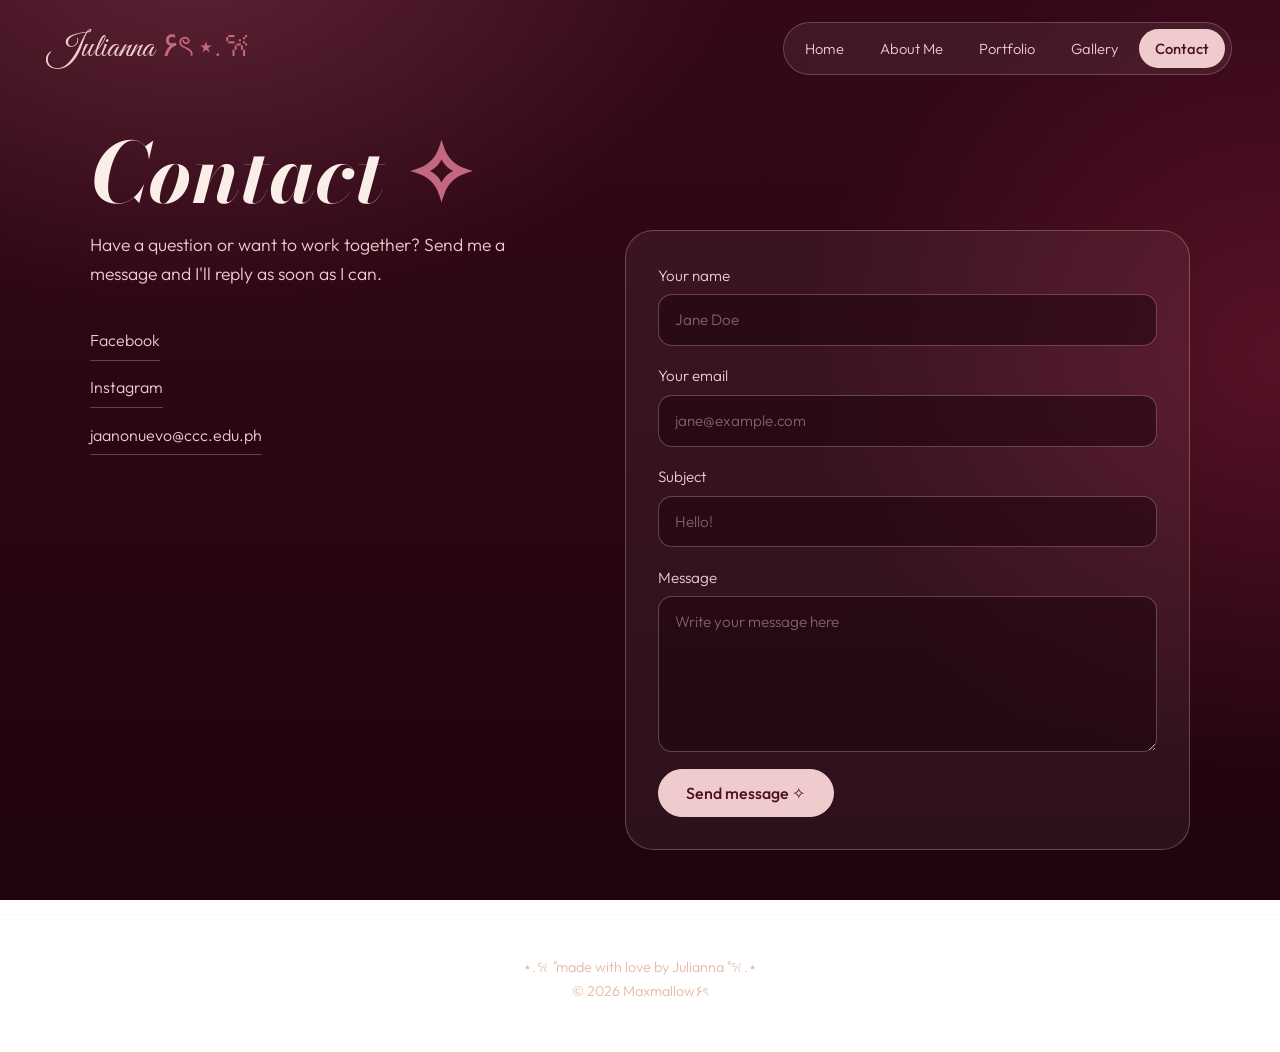
==== contact.html @ f76991b8 "Add files via upload" ====
<!DOCTYPE html>
<html lang="en">
<head>
<meta charset="UTF-8">
<meta name="viewport" content="width=device-width, initial-scale=1">
<title>Contact | Maxmallow۶ৎ</title>
<link rel="preconnect" href="https://fonts.googleapis.com">
<link rel="preconnect" href="https://fonts.gstatic.com" crossorigin>
<link href="https://fonts.googleapis.com/css2?family=Great+Vibes&family=Bodoni+Moda:ital,opsz,wght@0,6..96,500;0,6..96,700;1,6..96,500;1,6..96,700&family=Outfit:wght@300;400;500&display=swap" rel="stylesheet">
<link rel="stylesheet" href="style.css">
</head>
<body class="">
<div class="sky" id="sky" aria-hidden="true"></div>
<header class="top">
  <a class="brand" href="index.html">Julianna <span>۶ৎ ⋆.𐙚</span></a>
  <nav class="pill" aria-label="Main"><a href="index.html">Home</a><a href="about.html">About Me</a><a href="portfolio.html">Portfolio</a><a href="gallery.html">Gallery</a><a href="contact.html" class="on" aria-current="page">Contact</a></nav>
</header>
<main>

<section class="wrap">
  <h1 class="ptitle"><i>Contact</i> <span>✧</span></h1>
  <div class="contact">
    <div class="c-side">
      <p class="lead">Have a question or want to work together? Send me a message and I'll reply as soon as I can.</p>
      <ul class="links">
        <li><a href="https://www.facebook.com/maxqtieee" target="_blank" rel="noopener">Facebook</a></li>
        <li><a href="https://www.instagram.com/maxmallow_xo/?hl=en" target="_blank" rel="noopener">Instagram</a></li>
        <li><a href="mailto:jaanonuevo@ccc.edu.ph">jaanonuevo@ccc.edu.ph</a></li>
      </ul>
    </div>
    <form class="c-form" id="contactForm">
      <label>Your name<input name="name" type="text" placeholder="Jane Doe" required></label>
      <label>Your email<input name="email" type="email" placeholder="jane@example.com" required></label>
      <label>Subject<input name="subject" type="text" placeholder="Hello!" required></label>
      <label>Message<textarea name="message" rows="5" placeholder="Write your message here" required></textarea></label>
      <button class="btn solid" type="submit">Send message ✧</button>
    </form>
  </div>
</section>

</main>
<footer class="foot">
  <p>⋆.𐙚 ̊ made with love by Julianna ̊ 𐙚.⋆</p>
  <p>© <span id="yr">2026</span> Maxmallow۶ৎ</p>
</footer>
<script src="script.js"></script>
</body>
</html>
---- style.css ----
:root{
  --w950:#1f040d; --w900:#340817; --w800:#4e0e22; --bur:#7a1a35;
  --rose:#c4687f; --blush:#f0cbce; --cream:#fbeee8; --glow:#e9b8a6;
  --display:'Bodoni Moda',Georgia,serif;
  --body:'Outfit',system-ui,sans-serif;
  --script:'Great Vibes','Brush Script MT',cursive;
}
*{box-sizing:border-box;margin:0;padding:0}
html{scroll-behavior:smooth}
body{
  font-family:var(--body);font-weight:300;color:var(--cream);line-height:1.7;
  min-height:100vh;overflow-x:hidden;
  background:
    radial-gradient(900px 600px at 15% -5%,rgba(196,104,127,.28),transparent 60%),
    radial-gradient(800px 700px at 100% 40%,rgba(122,26,53,.55),transparent 60%),
    linear-gradient(180deg,var(--w900),var(--w950));
  background-attachment:fixed;
}
a{color:inherit;text-decoration:none}
:focus-visible{outline:2px solid var(--blush);outline-offset:3px;border-radius:6px}
main,header,footer{position:relative;z-index:1}

/* sparkles */
.sky{position:fixed;inset:0;z-index:0;pointer-events:none;overflow:hidden}
.sky span{position:absolute;color:var(--blush);opacity:.0;animation:twinkle 5s ease-in-out infinite}
@keyframes twinkle{0%,100%{opacity:.05;transform:scale(.8)}50%{opacity:.7;transform:scale(1.15)}}

/* header */
.top{display:flex;justify-content:space-between;align-items:center;gap:1rem 2rem;flex-wrap:wrap;
  padding:1.4rem clamp(1rem,4vw,3rem)}
.brand{font-family:var(--script);font-weight:400;font-size:2.1rem;line-height:1;letter-spacing:.01em;color:var(--blush)}
.brand span,.wordmark span,.ptitle span{color:var(--rose)}
.pill{display:flex;gap:.25rem;padding:.35rem;border-radius:999px;
  background:rgba(251,238,232,.07);border:1px solid rgba(240,203,206,.25);
  backdrop-filter:blur(10px);-webkit-backdrop-filter:blur(10px);max-width:100%;overflow-x:auto}
.pill a{padding:.45rem 1rem;border-radius:999px;font-size:.92rem;white-space:nowrap;color:var(--blush);transition:background .25s,color .25s}
.pill a:hover{background:rgba(240,203,206,.15)}
.pill a.on{background:var(--blush);color:var(--w800);font-weight:500}

.wrap{width:min(1100px,92vw);margin:0 auto;padding:2rem 0 4rem}

/* buttons */
.btn{display:inline-block;padding:.8rem 1.7rem;border-radius:999px;font-family:var(--body);font-size:1rem;font-weight:500;cursor:pointer;border:1px solid var(--blush);transition:transform .25s,background .25s,color .25s}
.btn.solid{background:var(--blush);color:var(--w800)}
.btn.solid:hover{background:var(--cream);transform:translateY(-2px)}
.btn.ghost{color:var(--blush);background:transparent}
.btn.ghost:hover{background:rgba(240,203,206,.14);transform:translateY(-2px)}

/* home */
.hero{display:flex;flex-direction:column;align-items:center;text-align:center;padding:1.5rem 1rem 3rem}
.hello{color:var(--glow);letter-spacing:.12em;font-size:.95rem;margin-bottom:1.5rem}
.arch{position:relative;width:min(260px,62vw);aspect-ratio:3/4;border-radius:999px 999px 28px 28px;
  border:2px solid var(--blush);outline:1px solid var(--rose);outline-offset:12px;overflow:hidden;
  background:var(--w800);animation:rise 1.2s cubic-bezier(.2,.8,.2,1) both}
@keyframes rise{from{opacity:0;transform:translateY(24px)}to{opacity:1;transform:none}}
.arch::after{content:"";position:absolute;inset:55% 0 0;background:linear-gradient(transparent,rgba(31,4,13,.75));pointer-events:none}
.wordmark{position:relative;z-index:2;margin-top:clamp(-4.5rem,-9vw,-2.2rem);
  font-family:var(--script);font-weight:400;line-height:1;
  font-size:clamp(3.6rem,17vw,11rem);letter-spacing:0;color:var(--cream);
  text-shadow:0 4px 30px rgba(31,4,13,.7)}
.intro{max-width:38rem;margin:1.6rem auto 0;font-size:1.1rem;line-height:1.8;color:var(--blush)}
.cta{display:flex;gap:.9rem;flex-wrap:wrap;justify-content:center}

.ribbon{overflow:hidden;background:var(--rose);color:var(--w900);transform:rotate(-1.6deg);margin:1rem -2vw 3rem;padding:.7rem 0;
  border-top:1px solid var(--blush);border-bottom:1px solid var(--blush)}
.track{display:flex;width:max-content;animation:slide 60s linear infinite}
.grp{display:flex;flex-shrink:0}
.track span{padding:0 1.6rem;font-family:var(--display);font-style:italic;font-weight:500;font-size:1.25rem;white-space:nowrap}
@keyframes slide{to{transform:translateX(-50%)}}

.sec{font-family:var(--display);font-style:italic;font-weight:500;font-size:1.9rem;color:var(--blush);margin-bottom:1.2rem}
.sec.small{font-size:1.3rem;margin-top:1.8rem;margin-bottom:.8rem}
.duo{display:grid;grid-template-columns:repeat(auto-fit,minmax(280px,1fr));gap:1.5rem}
.door{position:relative;display:block;padding:2.2rem 2rem 2rem;border-radius:200px 200px 24px 24px;text-align:center;
  background:linear-gradient(180deg,rgba(122,26,53,.75),rgba(78,14,34,.6));border:1px solid rgba(240,203,206,.3);
  transition:transform .3s,border-color .3s}
.door.alt{border-radius:24px 24px 200px 200px;padding:2rem 2rem 2.6rem}
.door:hover{transform:translateY(-6px);border-color:var(--blush)}
.door-sym{display:block;font-size:1.8rem;color:var(--rose);margin-bottom:.4rem}
.door h3{font-family:var(--display);font-style:italic;font-size:2rem;font-weight:700;color:var(--cream)}
.door p{max-width:18rem;margin:.4rem auto 1rem;color:var(--blush)}
.door-go{color:var(--glow);font-weight:400}

/* page titles */
.ptitle{font-family:var(--display);font-weight:700;font-size:clamp(2.6rem,8vw,5.2rem);line-height:1.05;margin-bottom:.8rem;color:var(--cream)}
.ptitle i{font-weight:700}
.lead{max-width:36rem;color:var(--blush);font-size:1.1rem;margin-bottom:2rem}
.back{display:inline-block;color:var(--glow);margin-bottom:1rem;border-bottom:1px solid transparent}
.back:hover{border-color:var(--glow)}

/* placeholder */
.ph{position:relative;width:100%;height:100%;min-height:100%;display:grid;place-items:center;text-align:center;overflow:hidden;
  background:repeating-linear-gradient(45deg,rgba(240,203,206,.06) 0 12px,rgba(240,203,206,.02) 12px 24px),var(--w800)}
.ph-mark{display:block;font-size:1.6rem;color:var(--rose)}
.ph-label{display:block;font-size:.85rem;color:var(--blush);opacity:.8}
.ph img{position:absolute;inset:0;width:100%;height:100%;object-fit:cover}
.ph>span{grid-area:1/1;position:relative}
.ph>span.ph-label{transform:translateY(1.4rem)}
.arch .ph,.polaroid .ph{height:100%}

/* about */
.about{display:grid;grid-template-columns:minmax(240px,340px) 1fr;gap:clamp(2rem,6vw,4.5rem);align-items:start}
.polaroid{background:var(--cream);padding:.9rem .9rem 1rem;border-radius:6px;transform:rotate(-3deg);
  box-shadow:0 20px 50px rgba(0,0,0,.45);color:var(--w800)}
.polaroid .ph{aspect-ratio:4/5;height:auto}
.polaroid figcaption{font-family:var(--display);font-style:italic;font-size:1.3rem;text-align:center;padding-top:.7rem}
.about-text p{max-width:40rem;margin-bottom:1rem;color:var(--cream)}
.chips{list-style:none;display:flex;flex-wrap:wrap;gap:.6rem}
.chips li{padding:.35rem 1rem;border-radius:999px;border:1px solid var(--rose);color:var(--blush);background:rgba(196,104,127,.12)}
.facts{list-style:none}
.facts li{padding:.45rem 0;border-bottom:1px dashed rgba(240,203,206,.25);max-width:32rem}

/* portfolio folders */
.folders{display:grid;grid-template-columns:repeat(auto-fit,minmax(280px,1fr));gap:2rem;margin-top:1rem}
.folder{position:relative;display:block;padding:3rem 2rem 2rem;border-radius:0 28px 28px 28px;margin-top:1.6rem;
  background:linear-gradient(160deg,var(--bur),var(--w800));border:1px solid rgba(240,203,206,.35);transition:transform .3s}
.folder.alt{background:linear-gradient(160deg,var(--w800),var(--bur))}
.folder .tab{position:absolute;top:-1.6rem;left:-1px;padding:.35rem 1.4rem;border-radius:16px 16px 0 0;background:var(--blush);color:var(--w800);font-size:1.2rem;border:1px solid var(--blush)}
.folder:hover{transform:translateY(-6px) rotate(-.6deg)}
.folder h2{font-family:var(--display);font-style:italic;font-size:2.4rem;font-weight:700}
.folder p{color:var(--blush);margin:.4rem 0 1.4rem;max-width:20rem}
.folder .open{color:var(--glow);font-weight:400}

/* activities */
.entries{display:flex;flex-direction:column;gap:1.4rem}
.entry{display:grid;grid-template-columns:200px 1fr;gap:1.6rem;align-items:center;padding:1rem;border-radius:22px;cursor:pointer;
  background:rgba(251,238,232,.05);border:1px solid rgba(240,203,206,.2);transition:background .25s,border-color .25s}
.entry:hover{background:rgba(251,238,232,.1);border-color:var(--rose)}
.entry .thumb{aspect-ratio:4/3;height:auto;border-radius:14px}
.entry h2{font-family:var(--display);font-style:italic;font-size:1.6rem;font-weight:700}
.entry .meta{color:var(--glow);font-size:.9rem;margin-bottom:.4rem}
.entry p{max-width:38rem}
.view{display:inline-block;margin-top:.6rem;color:var(--rose);font-weight:400}

/* infographics */
.posters{display:grid;grid-template-columns:repeat(auto-fill,minmax(240px,1fr));gap:1.6rem}
.poster{cursor:pointer;transition:transform .3s}
.poster:hover{transform:translateY(-6px) rotate(.6deg)}
.poster .ph{aspect-ratio:4/5;height:auto;border-radius:18px;border:1px solid rgba(240,203,206,.3)}
.poster figcaption{font-family:var(--display);font-style:italic;font-size:1.15rem;padding:.7rem .3rem 0;color:var(--blush)}

/* gallery */
.masonry{columns:3 240px;column-gap:1.1rem}
.tile{display:block;width:100%;margin:0 0 1.1rem;break-inside:avoid;border:1px solid rgba(240,203,206,.25);border-radius:20px;overflow:hidden;cursor:zoom-in;background:none;transition:transform .3s}
.tile:hover{transform:scale(1.02)}
.tile.tall{height:380px}.tile.mid{height:290px}.tile.short{height:210px}

/* contact */
.contact{display:grid;grid-template-columns:1fr 1.2fr;gap:clamp(2rem,6vw,4rem);align-items:start}
.links{list-style:none;margin-bottom:1rem}
.links a{display:inline-block;padding:.35rem 0;border-bottom:1px solid rgba(240,203,206,.3);color:var(--blush);margin-bottom:.5rem}
.links a:hover{color:var(--cream);border-color:var(--cream)}
.note{font-size:.85rem;color:var(--glow);opacity:.8}
.c-form{display:flex;flex-direction:column;gap:1.1rem;padding:2rem;border-radius:28px;background:rgba(251,238,232,.06);border:1px solid rgba(240,203,206,.28)}
.c-form label{display:flex;flex-direction:column;gap:.35rem;color:var(--blush);font-size:.95rem}
.c-form input,.c-form textarea{font:inherit;font-weight:300;color:var(--cream);background:rgba(31,4,13,.55);border:1px solid rgba(240,203,206,.3);border-radius:14px;padding:.75rem 1rem}
.c-form input::placeholder,.c-form textarea::placeholder{color:rgba(240,203,206,.45)}
.c-form input:focus,.c-form textarea:focus{outline:none;border-color:var(--blush)}
.c-form .btn{align-self:flex-start}

/* footer */
.foot{text-align:center;padding:2.5rem 1rem 3rem;color:var(--glow);font-size:.9rem;border-top:1px solid rgba(240,203,206,.15)}

/* lightbox */
.lb{position:fixed;inset:0;z-index:50;display:none;place-items:center;padding:2rem;background:rgba(20,2,8,.9);backdrop-filter:blur(6px)}
.lb.open{display:grid}
.lb figure{max-width:min(900px,92vw);text-align:center}
.lb img{max-width:100%;max-height:78vh;border-radius:16px;border:1px solid var(--blush)}
.lb .none{padding:3rem 2rem;border:1px dashed var(--rose);border-radius:16px;color:var(--blush)}
.lb figcaption{margin-top:.8rem;font-family:var(--display);font-style:italic;color:var(--blush);font-size:1.2rem}
.lb button{position:absolute;top:1.2rem;right:1.4rem;background:var(--blush);color:var(--w800);border:0;border-radius:999px;padding:.5rem 1.1rem;font:inherit;font-weight:500;cursor:pointer}

@media (max-width:760px){
  .about,.contact{grid-template-columns:1fr}
  .polaroid{max-width:300px;margin:0 auto}
  .entry{grid-template-columns:1fr}
  .top{justify-content:center}
}
@media (prefers-reduced-motion:reduce){
  *{animation:none!important;transition:none!important}
  .sky span{opacity:.35}
}

/* crossed ribbons */
.ribbons{position:relative;height:210px;margin:.5rem 0 3rem;overflow:hidden}
.ribbons .ribbon{position:absolute;left:-6%;width:112%;top:50%;margin:0;padding:.75rem 0}
.ribbons .r1{transform:translateY(-50%) rotate(-4deg);z-index:2;box-shadow:0 10px 30px rgba(20,2,8,.45)}
.ribbons .r2{transform:translateY(-50%) rotate(4deg);z-index:1;background:var(--bur);color:var(--blush);border-color:var(--rose)}
.track.rev{animation-direction:reverse}
@media (max-width:760px){
  .ribbons{height:190px}
  .ribbons .r1{transform:translateY(-50%) rotate(-9deg)}
  .ribbons .r2{transform:translateY(-50%) rotate(9deg)}
}

/* the ones i love */
.loved-title{margin-top:3.5rem;text-align:center}
.loved{display:grid;grid-template-columns:repeat(auto-fit,minmax(200px,1fr));gap:2.4rem;max-width:900px;margin:1.5rem auto 0}
.loved-card{text-align:center;cursor:pointer;transition:transform .3s}
.loved-card:hover{transform:translateY(-6px)}
.loved-card .ph{aspect-ratio:3/4;height:auto;border-radius:999px 999px 24px 24px;border:2px solid var(--blush);outline:1px solid var(--rose);outline-offset:8px}
.loved-card figcaption{margin-top:1.3rem;font-family:var(--display);font-style:italic;font-size:1.3rem;color:var(--blush)}

/* home fits one screen so the crossed ribbons show without scrolling */
body.is-home main{display:flex;flex-direction:column;min-height:calc(100vh - 90px);min-height:calc(100svh - 90px)}
.page[data-page="home"].show{display:flex;flex-direction:column;flex:1}
.is-home .hero{flex:1;justify-content:center;padding:.5rem 1rem 1rem}
.is-home .hello{margin-bottom:1rem}
.is-home .arch{width:auto;height:clamp(150px,28vh,300px);aspect-ratio:3/4}
.is-home .wordmark{font-size:clamp(3rem,min(15vw,19vh),9rem);margin-top:clamp(-4.5rem,-8vh,-2rem)}
.is-home .intro{font-size:clamp(.88rem,1.9vh,1.02rem);line-height:1.6;max-width:40rem;margin:.9rem auto 0}
.is-home .ribbons{flex-shrink:0;margin:0 0 .5rem;height:clamp(130px,22vh,190px)}

/* welcome message alignment */
.intro{text-align:center;margin-left:auto;margin-right:auto}
.intro-hi{display:block;font-family:var(--display);font-style:italic;font-weight:500;font-size:1.3em;line-height:1.3;color:var(--cream);margin-bottom:.6rem;text-wrap:balance}
.intro-body{display:block;text-align:center;text-wrap:balance;max-width:36rem;margin:0 auto}

/* larger home photo */
.is-home .arch{height:clamp(170px,33vh,340px)}

/* larger home photo, round 2 */
.is-home .arch{height:clamp(190px,38vh,400px)}

/* simple activity rows: title only */
.entry.simple{grid-template-columns:auto 1fr auto;gap:1.2rem;padding:1rem 1.7rem;border-radius:999px;align-items:center}
.entry.simple h2{font-size:1.5rem}
.e-sym{color:var(--rose);font-size:1.3rem}
.e-go{color:var(--glow);font-size:1.2rem}
@media (max-width:760px){.entry.simple{grid-template-columns:auto 1fr auto}}

/* photo framing */
.arch .ph img,.polaroid .ph img{object-position:50% 18%}
.loved-card .ph img{object-position:50% 25%}
.poster-ph img{object-position:top}
.tile,.tile.tall,.tile.mid,.tile.short{height:auto}
.tile .ph{height:100%}
/* lightbox: tall infographics scroll */
.lb{overflow:auto}
.lb.tall{place-items:start center}
.lb.tall figure{margin:3rem auto 2rem}
.lb.tall img{max-height:none;width:min(900px,92vw)}
.lb button{position:fixed;z-index:60}
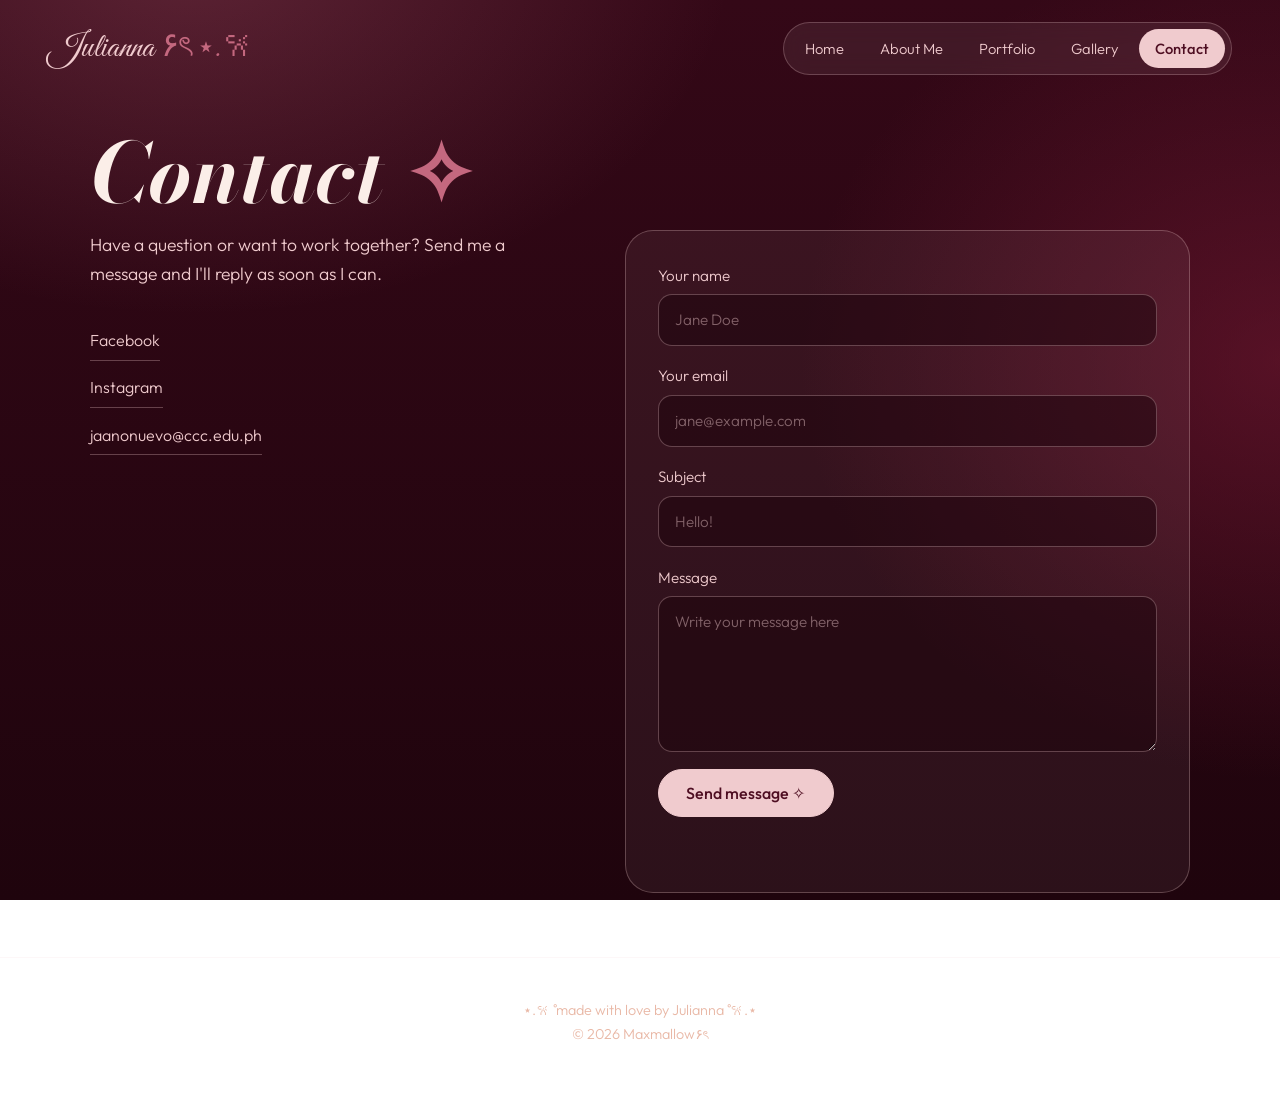
==== commit 8d6faaa8: "Add files via upload" ====
--- a/contact.html
+++ b/contact.html
@@ -34,6 +34,7 @@
       <label>Subject<input name="subject" type="text" placeholder="Hello!" required></label>
       <label>Message<textarea name="message" rows="5" placeholder="Write your message here" required></textarea></label>
       <button class="btn solid" type="submit">Send message ✧</button>
+      <p class="form-status" id="formStatus" role="status" aria-live="polite"></p>
     </form>
   </div>
 </section>
--- a/style.css
+++ b/style.css
@@ -237,7 +237,43 @@
 .tile .ph{height:100%}
 /* lightbox: tall infographics scroll */
 .lb{overflow:auto}
-.lb.tall{place-items:start center}
-.lb.tall figure{margin:3rem auto 2rem}
-.lb.tall img{max-height:none;width:min(900px,92vw)}
+.lb img{max-height:calc(100vh - 9rem);max-width:92vw;object-fit:contain}
+.lb.tall img{cursor:zoom-in}
+.lb.zoom{place-items:start center}
+.lb.zoom figure{margin:3rem auto 2rem}
+.lb.zoom img{max-height:none;width:min(900px,92vw);cursor:zoom-out}
+.lb .hint{margin-top:.3rem;font-size:.9rem;color:var(--glow);opacity:.9}
+.lb:not(.tall) .hint{display:none}
 .lb button{position:fixed;z-index:60}
+
+/* back to portfolio: clear pill button + floating shortcut */
+.back-btn,.back-float{display:inline-flex;align-items:center;gap:.6rem;padding:.7rem 1.5rem;border-radius:999px;
+  background:var(--blush);color:var(--w800);font-weight:500;font-size:1rem;border:1px solid var(--cream);
+  box-shadow:0 8px 24px rgba(20,2,8,.4);transition:transform .25s,background .25s,opacity .25s}
+.back-btn{margin-bottom:1.6rem}
+.back-btn .arr,.back-float .arr{font-size:1.25rem;line-height:1}
+.back-btn:hover,.back-float:hover{background:var(--cream);transform:translateX(-4px)}
+.back-float{position:fixed;left:1.1rem;bottom:calc(1.1rem + env(safe-area-inset-bottom,0px));z-index:40;
+  opacity:0;pointer-events:none;transform:translateY(14px)}
+.back-float.show{opacity:1;pointer-events:auto;transform:none}
+.back-float.show:hover{transform:translateX(-4px)}
+
+/* mobile: whole menu visible and Home fits better */
+@media (max-width:760px){
+  .top{padding:.9rem 1rem .4rem;gap:.6rem}
+  .brand{font-size:1.8rem}
+  .pill{width:100%;justify-content:space-between;overflow-x:visible}
+  .pill a{padding:.45rem .55rem;font-size:.84rem}
+  .is-home .hero{padding-top:.2rem}
+  .is-home .hello{font-size:.78rem;margin-bottom:.7rem;letter-spacing:.06em}
+  .is-home .arch{height:clamp(150px,29vh,300px)}
+  .is-home .wordmark{font-size:clamp(2.8rem,16vw,5rem)}
+  .is-home .intro{font-size:.88rem;line-height:1.5;margin-top:.6rem}
+  .is-home .ribbons{height:150px}
+}
+
+/* contact form status */
+.form-status{min-height:1.4rem;margin-top:.2rem;font-size:.95rem}
+.form-status.ok{color:var(--blush)}
+.form-status.bad{color:#ffb4a8}
+.c-form .btn[disabled]{opacity:.6;cursor:wait}
